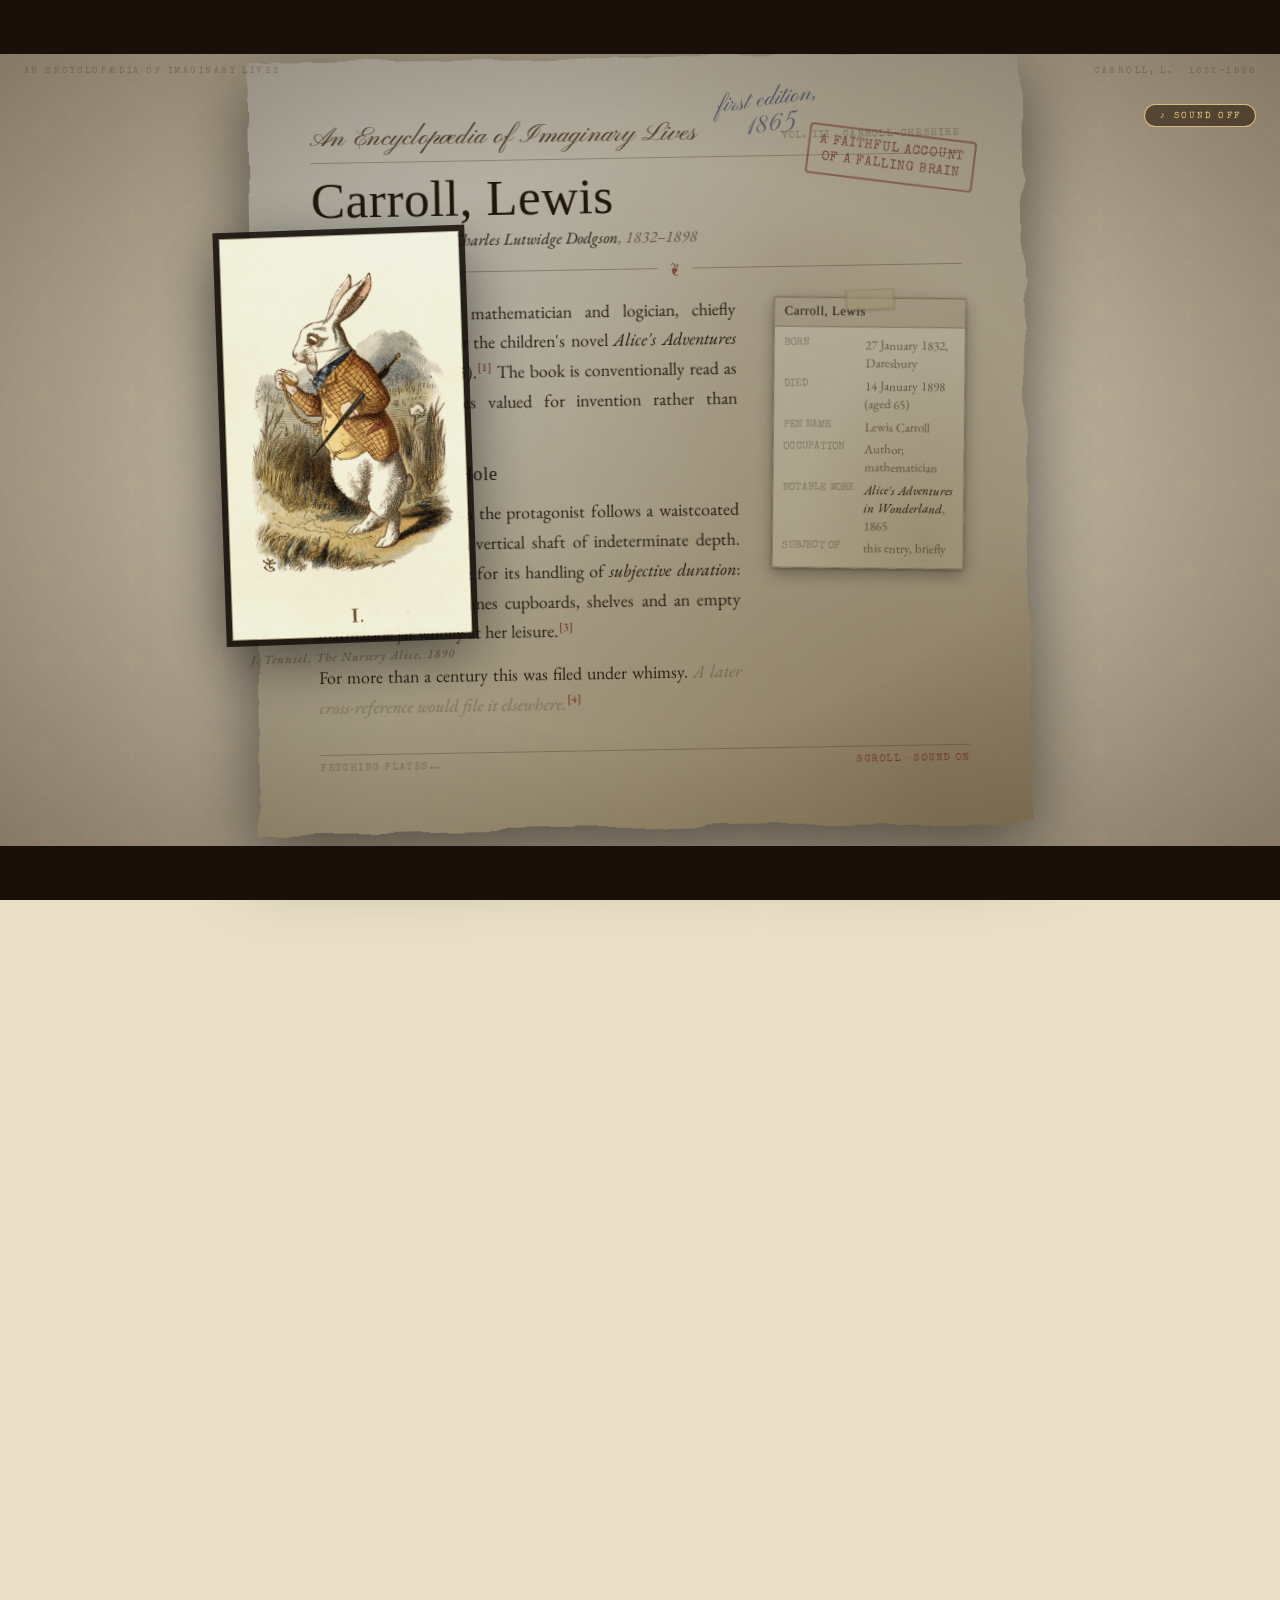
==== index.html @ 5bae00c4 "Alice, Interrupted — an interactive fall down the rabbit hole" ====
<!doctype html>
<html lang="en">
  <head>
    <meta charset="UTF-8" />
    <meta name="viewport" content="width=device-width, initial-scale=1.0" />
    <title>1.2 Seconds — a fall down the rabbit hole</title>
    <meta name="description" content="The most famous fall in literature lasted 1.2 seconds. She remembered it lasting hours. Scroll down the rabbit hole — sound on — and see what she saw." />
    <meta name="theme-color" content="#0a0705" />
    <meta property="og:title" content="1.2 Seconds" />
    <meta property="og:description" content="The fall lasted 1.2 seconds. She remembered it lasting hours. Scroll down the rabbit hole and find out why." />
    <meta property="og:type" content="website" />
    <meta property="og:image" content="media/og-image.jpg" />
    <meta name="twitter:card" content="summary_large_image" />
    <link rel="preconnect" href="https://fonts.googleapis.com" />
    <link rel="preconnect" href="https://fonts.gstatic.com" crossorigin />
    <link rel="stylesheet" href="style.css" />
  </head>
  <body>
    <div class="scroll-runway" id="runway"></div>

    <!-- rough/torn edges for the paper cards -->
    <svg width="0" height="0" style="position: absolute" aria-hidden="true">
      <filter id="paper-torn" x="-8%" y="-8%" width="116%" height="116%">
        <feTurbulence type="fractalNoise" baseFrequency="0.012 0.016" numOctaves="3" seed="7" result="n" />
        <feDisplacementMap in="SourceGraphic" in2="n" scale="14" xChannelSelector="R" yChannelSelector="G" />
      </filter>
      <filter id="paper-torn-sm" x="-12%" y="-12%" width="124%" height="124%">
        <feTurbulence type="fractalNoise" baseFrequency="0.02 0.03" numOctaves="3" seed="3" result="n" />
        <feDisplacementMap in="SourceGraphic" in2="n" scale="9" xChannelSelector="R" yChannelSelector="G" />
      </filter>
    </svg>

    <!-- painted layers -->
    <canvas id="bg-canvas"></canvas>
    <canvas id="fx-canvas"></canvas>


    <!-- cinematic dressing -->
    <div class="cbar top"></div>
    <div class="cbar bot"></div>
    <div class="grain"></div>
    <div class="vignette"></div>

    <!-- corner labels -->
    <div class="corner tl">An Encyclopædia of Imaginary Lives</div>
    <div class="corner tr">Carroll, L. &middot; 1832–1898</div>

    <!-- opening: a dry reference entry you fall straight through -->
    <div class="refpage" id="refpage">
      <article class="ref-sheet">
        <div class="ref-stamp">a faithful account<br>of a falling brain</div>
        <div class="ref-runhead">
          <span>An Encyclop&aelig;dia of Imaginary Lives</span><span>Vol. III &middot; Carroll&ndash;Cheshire</span>
        </div>
        <div class="ref-note">first edition,<br>1865</div>
        <h1 class="ref-title">Carroll, Lewis</h1>
        <div class="ref-pron">
          /&#712;k&aelig;r&#601;l/ &middot; pseudonym of <em>Charles Lutwidge Dodgson</em>, 1832&ndash;1898
        </div>
        <div class="ref-rule"><span>&#10086;</span></div>
        <div class="ref-cols">
          <div class="ref-body">
            <p class="ref-lead"><span class="dropcap">E</span>nglish author, mathematician and
            logician, chiefly remembered for the children's novel <em>Alice's Adventures in
            Wonderland</em> (1865).<sup>[1]</sup> The book is conventionally read as nonsense,
            its episodes valued for invention rather than accuracy.<sup>[2]</sup></p>

            <h2 class="ref-h2">Down the Rabbit-Hole</h2>
            <p>The narrative opens as the protagonist follows a waistcoated rabbit and descends
            a vertical shaft of indeterminate depth. The passage is notable for its handling of
            <em>subjective duration</em>: the falling child examines cupboards, shelves and an
            empty marmalade jar wholly at her leisure.<sup>[3]</sup></p>

            <p>For more than a century this was filed under whimsy. <span class="ref-faint">A
            later cross-reference would file it elsewhere.</span><sup>[4]</sup></p>
          </div>

          <aside class="ref-box">
            <div class="rb-head">Carroll, Lewis</div>
            <dl>
              <dt>Born</dt><dd>27 January 1832, Daresbury</dd>
              <dt>Died</dt><dd>14 January 1898 (aged 65)</dd>
              <dt>Pen name</dt><dd>Lewis Carroll</dd>
              <dt>Occupation</dt><dd>Author; mathematician</dd>
              <dt>Notable work</dt><dd><em>Alice's Adventures<br>in Wonderland</em>, 1865</dd>
              <dt>Subject of</dt><dd>this entry, briefly</dd>
            </dl>
          </aside>
        </div>
        <div class="ref-foot">
          <span class="ref-loading">fetching plates&hellip;</span>
          <span class="ref-cue">scroll &middot; sound on</span>
        </div>
      </article>
    </div>

    <!-- the title card you fall through -->
    <div class="dive-line" id="dive-line">
      <div class="dl-card">
        <div class="dl-title">alice, interrupted</div>
        <div class="dl-rule"><span>&#10086;</span></div>
        <div class="dl-quote">&lsquo;In another moment down went Alice after it,<br>never once considering how in the world<br>she was to get out again.&rsquo;</div>
        <div class="dl-attr">Lewis Carroll &middot; Down the Rabbit-Hole &middot; 1865</div>
        <div class="dl-cue">
          <span class="dl-sound">&#9834;&ensp;turn your sound on &mdash; the button, top-right&ensp;&#8599;</span>
          <span>&#8595;&ensp;scroll to fall</span>
          <span>&#10022;&ensp;reach for whatever glints &mdash; hold to lift it, drag to turn it over</span>
        </div>
      </div>
    </div>

    <!-- white rabbit plate (tenniel, 1890, public domain) -->
    <div class="rabbit-plate" id="rabbit-plate">
      <img src="media/white-rabbit.jpg" alt="The White Rabbit, by John Tenniel" />
      <div class="rp-caption">J. Tenniel, <em>The Nursery Alice</em>, 1890</div>
    </div>

    <!-- hero text -->
    <div class="text-layer">
      <div class="hero" id="hero"></div>
      <div class="sub" id="sub"></div>
    </div>

    <!-- memory caption cards -->
    <div class="memcard left" id="mc-left"><div class="mc-inner" id="mcl-inner"></div></div>
    <div class="memcard right" id="mc-right"><div class="mc-inner" id="mcr-inner"></div></div>

    <!-- hud -->
    <div class="hud-timer" id="hud-timer">
      <div class="hud-val" id="timer-val">0.00s</div>
      <div class="hud-label">elapsed</div>
      <div class="hud-val hud-depth" id="depth-val">0 mi</div>
      <div class="hud-label">fallen · by her estimate</div>
    </div>
    <div class="hud-mem" id="hud-mem">
      <div class="hud-val" id="mem-val">0</div>
      <div class="hud-label">memories written</div>
    </div>

    <!-- scroll prompt -->
    <div class="scroll-prompt" id="scroll-prompt">
      <span>scroll</span>
      <div class="scroll-arrow"></div>
    </div>

    <!-- sound toggle -->
    <button class="sound-toggle" id="sound-toggle" aria-label="toggle sound">
      <span class="st-icon">&#9834;</span><span class="st-state">sound off</span>
    </button>

    <!-- finale: the bottom of the fall, and the door out -->
    <div class="finale" id="finale">
      <div class="finale-inner" id="finale-inner">
        <div class="fin-sheet">
          <div class="fin-rule"><span>&#10086;</span></div>
          <p class="fin-lede" data-fin="0">
            &lsquo;Either the well was very deep,<br>or she fell very slowly.&rsquo;
          </p>
          <p class="fin-turn" data-fin="1">
            Carroll wrote that in 1865 and called it a children&rsquo;s story.<br>
            A hundred and forty years later, a neuroscientist dropped<br>
            people off a tower and found the mechanism.
          </p>
        </div>

        <!-- the second door — a real carved doorway, the way out -->
        <a class="door" id="door" href="faq.html" data-fin="2" aria-label="step through, read on">
          <span class="door-img">
            <span class="door-within"><span class="door-step">step through &rarr;</span></span>
            <span class="door-gate left"></span>
            <span class="door-gate right"></span>
          </span>
          <span class="door-cite">
            <span class="dc-num">[4]</span> Stetson, Fiesta &amp; Eagleman,
            <em>&ldquo;Does Time Really Slow Down&hellip;&rdquo;</em>
          </span>
        </a>

        <div class="fin-foot" data-fin="2">
          <a href="#" id="again-link">fall again &#8635;</a>
          <span class="fb-sep">&middot;</span>
          <a href="#" id="share-link">share &#8599;</a>
        </div>
      </div>
    </div>

    <script src="effects.js"></script>
    <script src="audio.js"></script>
    <script src="engine.js"></script>
    <script type="module" src="wormhole.js"></script>
    <script type="module" src="rabbit.js"></script>
  </body>
</html>
---- style.css ----
/* im fell english = the inky old-print face for most of the reading.
   pinyon script = the flourishy mastheads. special elite = typewriter
   for the little labels + stamps. eb garamond is just a fallback. */
@import url("https://fonts.googleapis.com/css2?family=EB+Garamond:ital,wght@0,400;0,500;0,600;1,400;1,500&family=IM+Fell+English:ital@0;1&family=IM+Fell+English+SC&family=Pinyon+Script&family=Special+Elite&display=swap");

:root {
  --ink: #0a0705;
  --page: #e9dfc6; /* aged paper - the book, before + after the tunnel */
  --ink-text: #33240f;
  --ink-dim: rgba(62, 44, 20, 0.6);
  --ink-faint: rgba(70, 50, 25, 0.35);
  --accent: #8c2f23; /* queen-of-hearts red */
  --paper: #e6d9bc;
  --paper-dim: #cdbd9c;
  --gold: #c9a55c;
  --gold-bright: #e8c87a;
  --gold-faint: rgba(201, 165, 92, 0.35);
  --sepia-text: rgba(226, 212, 184, 0.82);
  --sepia-dim: rgba(196, 178, 148, 0.5);
  --teal-science: rgba(146, 178, 168, 0.55);
  /* dark brocade wallpaper the paper scraps sit on */
  --damask:
    url("data:image/svg+xml,%3Csvg xmlns='http://www.w3.org/2000/svg' width='88' height='88'%3E%3Crect width='88' height='88' fill='%23251a0f'/%3E%3Cg stroke='%233a2a18' stroke-width='1.3' fill='none'%3E%3Cpath d='M44 0 L88 44 L44 88 L0 44 Z'/%3E%3C/g%3E%3Cg fill='%23352510'%3E%3Cpath d='M44 30 q9 14 0 28 q-9 -14 0 -28 Z'/%3E%3Cpath d='M30 44 q14 9 28 0 q-14 -9 -28 0 Z'/%3E%3Ccircle cx='44' cy='44' r='3'/%3E%3Ccircle cx='0' cy='0' r='2.4'/%3E%3Ccircle cx='88' cy='0' r='2.4'/%3E%3Ccircle cx='0' cy='88' r='2.4'/%3E%3Ccircle cx='88' cy='88' r='2.4'/%3E%3C/g%3E%3C/svg%3E");
}

* {
  margin: 0;
  padding: 0;
  box-sizing: border-box;
}
html {
  overflow-x: hidden;
}
body {
  background: var(--page);
  color: var(--sepia-text);
  font-family: "EB Garamond", Georgia, serif;
  overflow-x: hidden;
}

.scroll-runway {
  height: 42000px;
  position: relative;
}

/* painted layers */
#bg-canvas,
#fx-canvas {
  position: fixed;
  top: 0;
  left: 0;
  width: 100vw;
  height: 100vh;
}
#bg-canvas {
  z-index: 1;
}
#fx-canvas {
  z-index: 5;
  pointer-events: none;
}

/* cinematic */
.cbar {
  position: fixed;
  left: 0;
  width: 100%;
  background: #181009;
  z-index: 50;
  pointer-events: none;
  height: 6vh;
}
.cbar.top {
  top: 0;
}
.cbar.bot {
  bottom: 0;
}

.grain {
  position: fixed;
  inset: 0;
  z-index: 45;
  pointer-events: none;
  opacity: 0.03;
  background-image: url("data:image/svg+xml,%3Csvg viewBox='0 0 200 200' xmlns='http://www.w3.org/2000/svg'%3E%3Cfilter id='g'%3E%3CfeTurbulence baseFrequency='0.85' numOctaves='3'/%3E%3C/filter%3E%3Crect width='100%25' height='100%25' filter='url(%23g)'/%3E%3C/svg%3E");
  animation: gs 0.09s steps(2) infinite;
}
@keyframes gs {
  to {
    background-position: 100% 100%;
  }
}

.vignette {
  position: fixed;
  inset: 0;
  z-index: 40;
  pointer-events: none;
  background: radial-gradient(
    ellipse at center,
    transparent 45%,
    rgba(46, 30, 12, 0.42) 100%
  );
}

/* corner labels */
.corner {
  position: fixed;
  z-index: 55;
  pointer-events: none;
  font-family: "Special Elite", monospace;
  font-size: 0.55rem;
  letter-spacing: 0.28em;
  text-transform: uppercase;
  color: rgba(201, 165, 92, 0.22);
  opacity: 0;
  animation: fi 1.5s 3.2s forwards;
}
body.on-paper .corner {
  color: var(--ink-faint);
}
body.on-paper .sound-toggle {
  background: rgba(238, 229, 205, 0.5);
  border-color: var(--ink-faint);
  color: var(--ink-dim);
}
.tl {
  top: calc(6vh + 0.8rem);
  left: 1.5rem;
}
.tr {
  top: calc(6vh + 0.8rem);
  right: 1.5rem;
  text-align: right;
}

/* opening: a torn encyclopaedia leaf, pinned to dark brocade */
.refpage {
  position: fixed;
  inset: 0;
  z-index: 20;
  display: flex;
  align-items: center;
  justify-content: center;
  pointer-events: none;
  perspective: 1300px;
  --dive: 0;
}
.refpage::before {
  content: "";
  position: absolute;
  inset: 0;
  z-index: -1;
  background: var(--damask) repeat, #1d140b;
  opacity: calc(1 - max(0, var(--dive) - 0.35) * 1.9);
}
/* the reference page turns like a book page - hinged on its left edge */
.ref-sheet {
  position: relative;
  width: min(47rem, 92vw);
  max-height: 88vh;
  padding: clamp(1.7rem, 4vw, 3rem) clamp(1.8rem, 4.6vw, 3.2rem);
  text-align: left;
  color: #36281a;
  font-family: "IM Fell English", "EB Garamond", Georgia, serif;
  transform-origin: 0% 50%;
  transform: rotate(-1deg) rotateY(calc(var(--dive) * -168deg));
  opacity: calc(1 - max(0, var(--dive) - 0.42) * 1.2);
  filter: brightness(calc(1 - var(--dive) * 0.34));
  backface-visibility: hidden;
  will-change: transform, opacity;
}
/* the paper itself - a torn, stained sheet behind the text */
.ref-sheet::before {
  content: "";
  position: absolute;
  inset: -12px -10px;
  z-index: -1;
  background:
    radial-gradient(ellipse at 14% 8%, rgba(255, 252, 242, 0.6), transparent 55%),
    radial-gradient(ellipse at 88% 96%, rgba(120, 84, 44, 0.3), transparent 58%),
    radial-gradient(circle at 70% 30%, rgba(150, 110, 60, 0.16), transparent 40%),
    linear-gradient(168deg, #efe7d1, #e6dabb 60%, #d8c79f);
  filter: url(#paper-torn) drop-shadow(0 20px 36px rgba(0, 0, 0, 0.55));
}

.ref-runhead {
  display: flex;
  justify-content: space-between;
  align-items: baseline;
  gap: 1rem;
  border-bottom: 1px solid rgba(70, 50, 25, 0.3);
  padding-bottom: 0.45rem;
}
.ref-runhead span:first-child {
  font-family: "Pinyon Script", cursive;
  font-size: clamp(1.1rem, 2.8vw, 1.7rem);
  color: #5a3d22;
  letter-spacing: 0.01em;
}
.ref-runhead span:last-child {
  font-family: "Special Elite", monospace;
  font-size: clamp(0.5rem, 1.2vw, 0.64rem);
  letter-spacing: 0.12em;
  text-transform: uppercase;
  color: var(--ink-faint);
}
.ref-title {
  margin-top: 0.7rem;
  font-family: "IM Fell English SC", "IM Fell English", serif;
  font-weight: 400;
  font-size: clamp(2.1rem, 5.8vw, 3.2rem);
  line-height: 1.02;
  letter-spacing: 0.01em;
  color: #2b1d10;
}
.ref-pron {
  margin-top: 0.25rem;
  font-style: italic;
  font-size: clamp(0.86rem, 1.8vw, 1.02rem);
  color: var(--ink-dim);
}
.ref-pron em { color: #2b1d10; }
/* a fleuron between two rules, slightly off-centre */
.ref-rule {
  display: flex;
  align-items: center;
  gap: 0.8rem;
  margin: 0.9rem 0 1.2rem;
  color: rgba(140, 47, 35, 0.7);
}
.ref-rule::before, .ref-rule::after {
  content: "";
  flex: 1;
  height: 1px;
  background: rgba(70, 50, 25, 0.34);
}
.ref-rule::after { flex: 0.78; }
.ref-rule span { font-size: 0.9rem; line-height: 1; }
.ref-cols {
  display: flex;
  gap: clamp(1.2rem, 3vw, 2.2rem);
  align-items: flex-start;
}
.ref-body {
  flex: 1 1 auto;
  font-size: clamp(0.96rem, 1.95vw, 1.12rem);
  line-height: 1.66;
  text-align: justify;
  hyphens: auto;
}
.ref-body p { margin-bottom: 0.8rem; }
.ref-lead .dropcap {
  float: left;
  font-family: "IM Fell English SC", serif;
  font-size: 3.2em;
  line-height: 0.7;
  padding: 0.06em 0.12em 0 0;
  color: var(--accent);
}
.ref-body em { font-style: italic; color: #2b1d10; }
.ref-body sup {
  font-size: 0.64em;
  color: var(--accent);
  padding-left: 0.05em;
}
.ref-faint { color: var(--ink-faint); font-style: italic; }
.ref-h2 {
  margin: 0.3rem 0 0.55rem;
  font-family: "IM Fell English SC", serif;
  font-weight: 400;
  font-size: clamp(0.95rem, 2vw, 1.15rem);
  letter-spacing: 0.04em;
  color: #2b1d10;
}
/* the infobox - a tilted index-card scrap, taped on */
.ref-box {
  position: relative;
  flex: 0 0 clamp(8.8rem, 22vw, 12rem);
  margin-top: 0.4rem;
  border: 1px solid rgba(96, 66, 32, 0.45);
  background:
    radial-gradient(ellipse at 80% 90%, rgba(120, 84, 44, 0.18), transparent 60%),
    linear-gradient(160deg, #f0e7cf, #e2d3ac);
  box-shadow: 0 6px 16px rgba(0, 0, 0, 0.32), 0 1px 3px rgba(0, 0, 0, 0.3);
  font-size: clamp(0.68rem, 1.4vw, 0.8rem);
  transform: rotate(1.6deg);
}
.ref-box::before {
  content: "";
  position: absolute;
  top: -9px;
  left: 50%;
  width: 46px;
  height: 18px;
  transform: translateX(-50%) rotate(-3deg);
  background: rgba(214, 198, 150, 0.55);
  border: 1px solid rgba(150, 120, 70, 0.3);
  box-shadow: 0 1px 3px rgba(0, 0, 0, 0.18);
}
.rb-head {
  background: rgba(120, 84, 44, 0.2);
  border-bottom: 1px solid rgba(96, 66, 32, 0.35);
  padding: 0.4rem 0.6rem;
  font-family: "IM Fell English SC", serif;
  letter-spacing: 0.04em;
  color: #2b1d10;
}
.ref-box dl {
  display: grid;
  grid-template-columns: auto 1fr;
  gap: 0.3rem 0.6rem;
  padding: 0.6rem;
  line-height: 1.4;
}
.ref-box dt {
  font-family: "Special Elite", monospace;
  font-size: 0.82em;
  text-transform: uppercase;
  letter-spacing: 0.02em;
  color: var(--ink-faint);
}
.ref-box dd { color: var(--ink-dim); }
.ref-box dd em { font-style: italic; color: #2b1d10; }
.ref-foot {
  display: flex;
  justify-content: space-between;
  margin-top: 1.2rem;
  padding-top: 0.55rem;
  border-top: 1px solid rgba(70, 50, 25, 0.3);
  font-family: "Special Elite", monospace;
  font-size: clamp(0.5rem, 1.2vw, 0.64rem);
  letter-spacing: 0.14em;
  text-transform: uppercase;
  color: var(--ink-faint);
}
.ref-cue { color: rgba(140, 47, 35, 0.75); }
.ref-loading { animation: bob 2s ease-in-out infinite; transition: opacity 0.6s; }
.refpage.ready .ref-loading { opacity: 0; animation: none; }

/* red rubber-stamp tagline, slapped on crooked */
.ref-stamp {
  position: absolute;
  top: clamp(2.6rem, 7vw, 4.2rem);
  right: clamp(1rem, 3vw, 2.2rem);
  font-family: "Special Elite", monospace;
  font-size: clamp(0.6rem, 1.5vw, 0.82rem);
  line-height: 1.35;
  text-align: center;
  text-transform: uppercase;
  letter-spacing: 0.06em;
  color: rgba(150, 40, 30, 0.72);
  border: 2px solid rgba(150, 40, 30, 0.55);
  border-radius: 4px;
  padding: 0.35rem 0.6rem;
  transform: rotate(8deg);
  mix-blend-mode: multiply;
  opacity: 0.88;
}
/* handwritten margin note */
.ref-note {
  position: absolute;
  top: clamp(0.4rem, 2vw, 1.2rem);
  right: clamp(7rem, 22vw, 12rem);
  font-family: "Pinyon Script", cursive;
  font-size: clamp(1rem, 2.4vw, 1.5rem);
  line-height: 1.1;
  text-align: center;
  color: rgba(40, 60, 110, 0.7);
  transform: rotate(-7deg);
}

@media (max-width: 640px) {
  .ref-cols { flex-direction: column; }
  .ref-box { flex-basis: auto; width: 100%; transform: rotate(0.8deg); }
  .ref-stamp { top: 3.4rem; }
  .ref-note { display: none; }
}

/* the title card you fall through - same torn-paper-on-brocade world as page one */
.dive-line {
  position: fixed;
  inset: 0;
  z-index: 60;
  display: flex;
  align-items: center;
  justify-content: center;
  pointer-events: none;
  opacity: 0;
  padding: 0 1.5rem;
}
.dive-line::before {
  content: "";
  position: absolute;
  inset: 0;
  z-index: -1;
  background:
    var(--damask) repeat,
    #1d140b;
}
.dl-card {
  position: relative;
  max-width: 33rem;
  padding: clamp(1.8rem, 5vw, 2.8rem) clamp(2rem, 6vw, 3.4rem);
  text-align: center;
  color: #2b1d10;
  font-family: "IM Fell English", "EB Garamond", Georgia, serif;
  transform: translateY(12px) rotate(-1deg);
  transition: transform 0.9s cubic-bezier(0.22, 1, 0.36, 1);
}
.dive-line.on .dl-card { transform: translateY(0) rotate(-1deg); }
.dl-card::before {
  content: "";
  position: absolute;
  inset: -12px -10px;
  z-index: -1;
  background:
    radial-gradient(ellipse at 16% 8%, rgba(255, 252, 242, 0.6), transparent 55%),
    radial-gradient(ellipse at 86% 96%, rgba(120, 84, 44, 0.3), transparent 58%),
    linear-gradient(168deg, #efe7d1, #e6dabb 60%, #d8c79f);
  filter: url(#paper-torn) drop-shadow(0 18px 38px rgba(0, 0, 0, 0.6));
}
.dl-title {
  font-family: "IM Fell English SC", serif;
  font-size: clamp(1.9rem, 5.6vw, 3rem);
  line-height: 1.02;
  letter-spacing: 0.01em;
  color: #2b1d10;
}
.dl-rule {
  display: flex;
  align-items: center;
  gap: 0.7rem;
  width: 72%;
  margin: 0.85rem auto 1rem;
  color: rgba(140, 47, 35, 0.7);
}
.dl-rule::before, .dl-rule::after {
  content: "";
  flex: 1;
  height: 1px;
  background: rgba(70, 50, 25, 0.32);
}
.dl-rule span { font-size: 0.9rem; line-height: 1; }
.dl-quote {
  font-style: italic;
  font-size: clamp(1rem, 2.3vw, 1.28rem);
  line-height: 1.55;
  color: #3c2c1a;
}
.dl-attr {
  margin-top: 0.7rem;
  font-family: "Special Elite", monospace;
  font-size: clamp(0.5rem, 1.2vw, 0.62rem);
  text-transform: uppercase;
  letter-spacing: 0.14em;
  color: var(--ink-faint);
}
.dl-cue {
  display: flex;
  flex-direction: column;
  gap: 0.5rem;
  margin-top: 1.6rem;
  padding-top: 1.2rem;
  border-top: 1px solid rgba(70, 50, 25, 0.22);
  font-family: "Special Elite", monospace;
  font-size: clamp(0.6rem, 1.4vw, 0.74rem);
  letter-spacing: 0.05em;
  line-height: 1.4;
  color: #5a3d22;
}
.dl-cue span:last-child { color: rgba(140, 47, 35, 0.78); }
/* the sound cue is the loud one - it points up to the toggle */
.dl-sound {
  color: var(--accent) !important;
  font-size: 1.12em;
  letter-spacing: 0.06em;
  text-shadow: 0 0 0 transparent;
  animation: dl-sound-beat 1.5s ease-in-out infinite;
}
@keyframes dl-sound-beat {
  0%, 100% { opacity: 0.72; }
  50% { opacity: 1; text-shadow: 0 0 12px rgba(140, 47, 35, 0.4); }
}
@media (prefers-reduced-motion: reduce) {
  .dl-sound { animation: none; opacity: 1; }
}

/* inspect hint (shows while you're holding a prop) */
.inspect-hint {
  position: fixed;
  bottom: calc(6vh + 3.6rem);
  left: 50%;
  transform: translateX(-50%);
  z-index: 66;
  pointer-events: none;
  font-family: "Special Elite", monospace;
  font-size: 0.6rem;
  letter-spacing: 0.26em;
  text-transform: uppercase;
  white-space: nowrap;
  color: rgba(232, 200, 122, 0.8);
  text-shadow: 0 1px 14px rgba(0, 0, 0, 0.9);
  opacity: 0;
  transition: opacity 0.45s;
}
.inspect-hint.on {
  opacity: 1;
}

/* specimen tag (hover label on the 3d props) */
.specimen-tag {
  position: fixed;
  z-index: 66;
  pointer-events: none;
  transform: translate(-50%, -100%);
  font-family: "Special Elite", monospace;
  font-size: 0.62rem;
  letter-spacing: 0.18em;
  text-transform: uppercase;
  white-space: nowrap;
  color: #3a2a14;
  background: linear-gradient(170deg, #ead9b6, #d4bd8e);
  border: 1px solid rgba(96, 66, 32, 0.4);
  border-radius: 2px;
  padding: 0.3rem 0.65rem;
  box-shadow: 0 4px 16px rgba(0, 0, 0, 0.5);
  opacity: 0;
  transition: opacity 0.35s;
}
.specimen-tag.on {
  opacity: 1;
}

/* grab cue - deliberately NOT parchment, so "you can touch this" reads
   as its own thing, separate from the written tags */
.turn-cue {
  position: fixed;
  z-index: 67;
  pointer-events: none;
  transform: translate(-50%, 0);
  font-family: "Special Elite", monospace;
  font-size: 0.56rem;
  letter-spacing: 0.18em;
  text-transform: uppercase;
  white-space: nowrap;
  color: var(--gold-bright);
  background: rgba(16, 10, 4, 0.7);
  border: 1px solid rgba(232, 200, 122, 0.55);
  border-radius: 2rem;
  padding: 0.3rem 0.75rem;
  opacity: 0;
  transition: opacity 0.3s;
  animation: turn-pulse 1.5s ease-in-out infinite;
}
.turn-cue.on {
  opacity: 1;
}
@keyframes turn-pulse {
  0%, 100% { box-shadow: 0 0 13px rgba(232, 200, 122, 0.18); }
  50% { box-shadow: 0 0 26px rgba(232, 200, 122, 0.5); }
}
@media (prefers-reduced-motion: reduce) {
  .turn-cue { animation: none; }
}

/* white rabbit plate */
.rabbit-plate {
  position: fixed;
  left: 27%;
  top: 50%;
  transform: translate(-50%, -50%) rotate(-2deg) scale(0.96);
  z-index: 58;
  pointer-events: none;
  opacity: 0;
  transition:
    opacity 1.2s ease,
    transform 1.2s cubic-bezier(0.22, 1, 0.36, 1);
  width: clamp(150px, 22vw, 240px);
}
.rabbit-plate.on {
  opacity: 1;
  transform: translate(-50%, -50%) rotate(-2deg) scale(1);
}
/* while the plate's up, push the hero text over to the right */
.text-layer.beside-plate .hero {
  margin-left: 30vw;
  max-width: 24rem;
  text-align: left;
}
@media (max-width: 700px) {
  .rabbit-plate {
    left: 50%;
    top: 32%;
  }
  .text-layer.beside-plate .hero {
    margin-left: 0;
    margin-top: 38vh;
    max-width: 90vw;
    text-align: center;
    font-size: 0.95rem;
  }
}
.rabbit-plate img {
  width: 100%;
  display: block;
  border: 1px solid rgba(201, 165, 92, 0.25);
  outline: 6px solid rgba(20, 14, 8, 0.85);
  box-shadow: 0 18px 60px rgba(0, 0, 0, 0.6);
  filter: sepia(0.18) brightness(0.94);
}
.rp-caption {
  margin-top: 0.7rem;
  text-align: center;
  font-size: 0.78rem;
  letter-spacing: 0.08em;
  color: var(--ink-dim);
  font-style: italic;
}

/* hero text */
.text-layer {
  position: fixed;
  inset: 0;
  z-index: 60;
  pointer-events: none;
  display: flex;
  align-items: center;
  justify-content: center;
  flex-direction: column;
  padding: 0 2rem;
}
/* the "after the tunnel" beat - a torn note in the same letterpress world */
.hero {
  position: relative;
  font-family: "IM Fell English SC", "IM Fell English", serif;
  font-weight: 400;
  font-style: normal;
  font-size: clamp(1.15rem, 2.8vw, 1.95rem);
  text-align: center;
  max-width: 28rem;
  line-height: 1.5;
  letter-spacing: 0.01em;
  color: #2b1d10;
  padding: clamp(1.6rem, 4vw, 2.6rem) clamp(2rem, 5vw, 3.2rem);
  opacity: 0;
  transform: translateY(8px) rotate(-1.2deg);
  transition:
    opacity 0.85s ease,
    transform 0.85s ease;
}
.hero::before {
  content: "";
  position: absolute;
  inset: -10px -8px;
  z-index: -1;
  background:
    radial-gradient(ellipse at 16% 8%, rgba(255, 252, 242, 0.6), transparent 55%),
    radial-gradient(ellipse at 86% 96%, rgba(120, 84, 44, 0.28), transparent 58%),
    linear-gradient(168deg, #efe7d1, #e6dabb 60%, #d8c79f);
  filter: url(#paper-torn) drop-shadow(0 16px 32px rgba(0, 0, 0, 0.42));
}
.hero.on {
  opacity: 1;
  transform: translateY(0) rotate(-1.2deg);
}
.hero em {
  font-style: italic;
  color: var(--accent);
}
.hero .dim {
  font-size: 0.78em;
  font-style: italic;
  color: var(--ink-dim);
}
.sub {
  font-size: clamp(0.7rem, 1.4vw, 0.85rem);
  font-variant: small-caps;
  letter-spacing: 0.2em;
  color: var(--ink-dim);
  margin-top: 0.8rem;
  opacity: 0;
  transition: opacity 0.85s 0.25s;
}
.sub.on {
  opacity: 1;
}

/* memory caption cards - aged paper scraps */
.memcard {
  position: fixed;
  top: 54%;
  z-index: 12;
  pointer-events: none;
  max-width: clamp(12rem, 21vw, 16rem);
  opacity: 0;
  transition:
    opacity 0.9s ease,
    transform 0.9s cubic-bezier(0.22, 1, 0.36, 1);
  transform: translateY(16px);
}
.memcard.on {
  opacity: 1;
  transform: translateY(0);
}
.memcard.left {
  left: clamp(1rem, 6vw, 5rem);
  transform: translateY(16px) rotate(-1.3deg);
}
.memcard.right {
  right: clamp(1rem, 6vw, 5rem);
  text-align: right;
  transform: translateY(16px) rotate(1.1deg);
}
.memcard.left.on {
  transform: translateY(0) rotate(-1.3deg);
}
.memcard.right.on {
  transform: translateY(0) rotate(1.1deg);
}
.mc-inner {
  /* aged cream paper, lit by lantern light */
  background:
    radial-gradient(ellipse at 8% 6%, rgba(255, 250, 235, 0.5), transparent 55%),
    radial-gradient(ellipse at 94% 96%, rgba(146, 105, 58, 0.4), transparent 55%),
    radial-gradient(ellipse at 50% 120%, rgba(120, 84, 44, 0.35), transparent 60%),
    linear-gradient(166deg, #ead9b6, #d9c294 58%, #c8ad7c);
  border: 1px solid rgba(96, 66, 32, 0.35);
  border-radius: 2px 7px 3px 8px;
  padding: 0.9rem 1.15rem;
  box-shadow:
    0 10px 34px rgba(0, 0, 0, 0.55),
    0 2px 6px rgba(0, 0, 0, 0.35),
    inset 0 0 26px rgba(124, 90, 46, 0.28);
}
.mc-text {
  font-family: "IM Fell English", "EB Garamond", Georgia, serif;
  font-style: normal;
  font-size: clamp(0.8rem, 1.6vw, 0.98rem);
  color: #332413;
  line-height: 1.58;
}
.mc-text em {
  color: #7a3326;
  font-weight: 500;
}

/* hud */
.hud-timer,
.hud-mem {
  position: fixed;
  bottom: calc(6vh + 1.4rem);
  z-index: 62;
  pointer-events: none;
  opacity: 0;
  transition: opacity 0.7s;
}
.hud-timer {
  right: clamp(1rem, 3vw, 2.5rem);
  text-align: right;
}
.hud-mem {
  left: clamp(1rem, 3vw, 2.5rem);
}
.hud-timer.on,
.hud-mem.on {
  opacity: 1;
}
.hud-val {
  font-family: "Special Elite", monospace;
  font-size: clamp(0.85rem, 2vw, 1.25rem);
  color: rgba(201, 165, 92, 0.65);
  letter-spacing: 0.04em;
}
.hud-depth {
  margin-top: 0.45rem;
  font-size: clamp(0.6rem, 1.4vw, 0.8rem);
  color: rgba(201, 165, 92, 0.4);
}
.hud-label {
  font-family: "Special Elite", monospace;
  font-size: 0.38rem;
  letter-spacing: 0.16em;
  text-transform: uppercase;
  color: rgba(201, 165, 92, 0.24);
  margin-top: 0.14rem;
}
.hud-mem .hud-val {
  color: rgba(232, 200, 122, 0.7);
}

/* scroll prompt */
.scroll-prompt {
  position: fixed;
  bottom: calc(6vh + 1.6rem);
  left: 50%;
  transform: translateX(-50%);
  z-index: 65;
  text-align: center;
  pointer-events: none;
  opacity: 0;
  animation: fi 2s 2.2s forwards;
  transition: opacity 0.6s;
}
.scroll-prompt.hide {
  animation: none;
  opacity: 0;
}
.scroll-prompt span {
  font-size: 0.78rem;
  font-variant: small-caps;
  letter-spacing: 0.3em;
  color: var(--ink-dim);
}
.scroll-arrow {
  display: block;
  width: 1px;
  height: 24px;
  margin: 0.4rem auto 0;
  background: linear-gradient(rgba(62, 44, 20, 0.55), transparent);
  animation: bob 2.5s ease-in-out infinite;
}
@keyframes fi {
  to {
    opacity: 1;
  }
}
@keyframes bob {
  0%, 100% { opacity: 0.3; transform: translateY(0); }
  50%      { opacity: 0.85; transform: translateY(5px); }
}

/* sound toggle */
.sound-toggle {
  position: fixed;
  top: calc(6vh + 3.1rem);
  right: 1.5rem;
  z-index: 90;
  background: rgba(10, 7, 5, 0.4);
  border: 1px solid rgba(201, 165, 92, 0.18);
  border-radius: 2rem;
  color: rgba(201, 165, 92, 0.45);
  font-family: "Special Elite", monospace;
  font-size: 0.58rem;
  letter-spacing: 0.22em;
  text-transform: uppercase;
  padding: 0.34rem 0.9rem;
  cursor: pointer;
  opacity: 0;
  animation: fi 1.5s 4.5s forwards;
  transition: color 0.4s, border-color 0.4s;
}
.sound-toggle:hover {
  color: var(--gold-bright);
  border-color: rgba(201, 165, 92, 0.45);
}
.sound-toggle.playing {
  color: var(--gold-bright);
  border-color: rgba(201, 165, 92, 0.4);
}
/* the "sound on" beat - make the button obvious top-right */
.sound-toggle.notice:not(.playing) {
  opacity: 1;
  color: var(--gold-bright);
  background: rgba(40, 24, 10, 0.6);
  border-color: rgba(232, 200, 122, 0.9);
  animation: pulse-ring 1.3s ease-in-out infinite;
}
@keyframes pulse-ring {
  0%, 100% { box-shadow: 0 0 0 0 rgba(232, 200, 122, 0); transform: scale(1); }
  50%      { box-shadow: 0 0 26px 6px rgba(232, 200, 122, 0.5); transform: scale(1.07); }
}
@media (prefers-reduced-motion: reduce) {
  .sound-toggle.notice:not(.playing) { animation: none; }
}
.sound-toggle .st-icon {
  margin-right: 0.45rem;
}

/* finale: a torn closing note on dark brocade, then the door out */
.finale {
  position: fixed;
  inset: 0;
  z-index: 80;
  pointer-events: none;
  opacity: 0;
  transition: opacity 1.2s;
  background: var(--damask) repeat, #1d140b;
  overflow: hidden;
}
.finale.on {
  opacity: 1;
}
.finale-inner {
  position: absolute;
  inset: 0;
  display: flex;
  flex-direction: column;
  align-items: center;
  justify-content: center;
  text-align: center;
  max-width: 44rem;
  margin: 0 auto;
  padding: 7vh 2rem;
}
/* the torn closing note */
.fin-sheet {
  position: relative;
  max-width: 32rem;
  padding: clamp(1.6rem, 4vw, 2.6rem) clamp(1.8rem, 4.5vw, 3rem);
  color: #36281a;
  font-family: "IM Fell English", "EB Garamond", Georgia, serif;
  transform: rotate(-1.3deg);
}
.fin-sheet::before {
  content: "";
  position: absolute;
  inset: -12px -10px;
  z-index: -1;
  background:
    radial-gradient(ellipse at 16% 10%, rgba(255, 252, 242, 0.6), transparent 55%),
    radial-gradient(ellipse at 86% 94%, rgba(120, 84, 44, 0.3), transparent 58%),
    linear-gradient(166deg, #efe7d1, #e6dabb 60%, #d8c79f);
  filter: url(#paper-torn) drop-shadow(0 20px 36px rgba(0, 0, 0, 0.6));
}
.fin-rule {
  display: flex;
  align-items: center;
  gap: 0.8rem;
  margin-bottom: 1.1rem;
  color: rgba(140, 47, 35, 0.7);
}
.fin-rule::before, .fin-rule::after {
  content: "";
  flex: 1;
  height: 1px;
  background: rgba(70, 50, 25, 0.34);
}
.fin-rule span { font-size: 0.9rem; line-height: 1; }
.fin-lede,
.fin-turn {
  opacity: 0;
  will-change: opacity;
}
.fin-lede {
  font-family: "IM Fell English SC", "IM Fell English", serif;
  font-size: clamp(1.25rem, 3vw, 1.7rem);
  color: #2b1d10;
  line-height: 1.5;
  margin-bottom: 1.1rem;
}
.fin-turn {
  font-style: italic;
  font-size: clamp(0.98rem, 2vw, 1.16rem);
  color: var(--ink-dim);
  line-height: 1.85;
}
.fin-turn em, .fin-lede em { color: var(--accent); }

/* the second door - ornate, ajar, the way out written on the leaf */
.door {
  --open: 0;
  display: block;
  width: clamp(230px, 44vw, 400px);
  margin: 2.2rem auto 0;
  text-decoration: none;
  opacity: 0;
  pointer-events: none; /* only live once the finale is up - see .finale.on below */
  will-change: opacity;
}
/* a real carved doorway (Stone Town, Zanzibar - CC BY R. Mortel), toned
   to sepia. it splits down the carved seam and swings open in 3D as you
   arrive, revealing warm light + the way through. */
.door-img {
  position: relative;
  display: block;
  width: 100%;
  padding-top: 92.25%; /* 738/800 - reliable aspect box, no collapse */
  perspective: 1200px;
  filter: drop-shadow(0 26px 50px rgba(0, 0, 0, 0.6));
}
/* the loveliest garden you ever saw - revealed as the doors part */
.door-within {
  position: absolute;
  inset: 0;
  display: flex;
  align-items: flex-end;
  justify-content: center;
  padding-bottom: 9%;
  border-radius: 3px;
  background: #241a10 url("media/garden.jpg") center/cover no-repeat;
  box-shadow: inset 0 0 60px rgba(20, 12, 6, 0.78); /* edges sink into the doorway */
  overflow: hidden;
}
/* sunlight bloom at the top + a scrim along the bottom so the words read */
.door-within::after {
  content: "";
  position: absolute;
  inset: 0;
  z-index: 1;
  background:
    radial-gradient(ellipse 85% 55% at 50% 28%, rgba(255, 244, 206, 0.32), transparent 62%),
    linear-gradient(to top, rgba(18, 11, 5, 0.74), transparent 34%);
  pointer-events: none;
}
.door-step {
  position: relative;
  z-index: 2;
  font-family: "IM Fell English SC", serif;
  font-size: clamp(0.95rem, 2.3vw, 1.35rem);
  letter-spacing: 0.16em;
  color: #ffe7ad;
  text-shadow: 0 1px 9px rgba(0, 0, 0, 0.95), 0 0 16px rgba(0, 0, 0, 0.55);
  opacity: calc(max(0, var(--open) - 0.25) * 1.7);
  transition: color 0.35s;
}
.door:hover .door-step { color: #fff7e3; }
/* the two carved leaves, each half of the photo, hinged on the outside */
.door-gate {
  position: absolute;
  top: 0;
  bottom: 0;
  width: 50.5%;
  background-image: url("media/door.jpg");
  background-size: 200% 100%;
  background-repeat: no-repeat;
  backface-visibility: hidden;
  filter: brightness(0.97) contrast(1.04);
  box-shadow: inset 0 0 30px rgba(0, 0, 0, 0.45);
  will-change: transform;
}
.door-gate.left {
  left: 0;
  background-position: left center;
  transform-origin: left center;
  transform: rotateY(calc(var(--open) * 84deg));
  border-right: 1px solid rgba(20, 12, 6, 0.6);
}
.door-gate.right {
  right: 0;
  background-position: right center;
  transform-origin: right center;
  transform: rotateY(calc(var(--open) * -84deg));
}
.door:hover .door-gate.left { transform: rotateY(calc(var(--open) * 84deg + 7deg)); }
.door:hover .door-gate.right { transform: rotateY(calc(var(--open) * -84deg - 7deg)); }
/* on the dark brocade now - light sepia ink */
.door-cite {
  display: block;
  margin-top: 1.2rem;
  font-family: "Special Elite", monospace;
  font-size: clamp(0.68rem, 1.5vw, 0.82rem);
  letter-spacing: 0.04em;
  color: var(--sepia-dim);
  line-height: 1.7;
}
.door-cite em { font-style: italic; color: var(--sepia-text); }
.dc-num { color: rgba(201, 165, 92, 0.7); }

.fin-foot {
  margin-top: 2.2rem;
  opacity: 0;
  font-variant: small-caps;
  font-size: 0.9rem;
  letter-spacing: 0.16em;
}
.fin-foot a {
  color: var(--gold-bright);
  text-decoration: none;
  pointer-events: none;
  border-bottom: 1px solid rgba(201, 165, 92, 0.4);
  padding-bottom: 2px;
  transition: color 0.4s;
}
.fin-foot a:hover { color: #fff3cf; }

/* the way out is only clickable once you've actually landed */
.finale.on .door,
.finale.on .fin-foot a { pointer-events: auto; }
.fb-sep {
  margin: 0 0.8rem;
  color: rgba(201, 165, 92, 0.5);
}

/* small screens */
@media (max-width: 700px) {
  .cbar {
    height: 4vh;
  }
  .memcard {
    max-width: 10.5rem;
    top: 58%;
  }
  .hud-depth,
  .hud-timer .hud-label + .hud-depth + .hud-label {
    display: none;
  }
  .corner {
    font-size: 0.42rem;
  }
  .rabbit-plate {
    width: 132px;
  }
}

@media (prefers-reduced-motion: reduce) {
  .grain {
    animation: none;
  }
  .scroll-arrow {
    animation: none;
  }
}
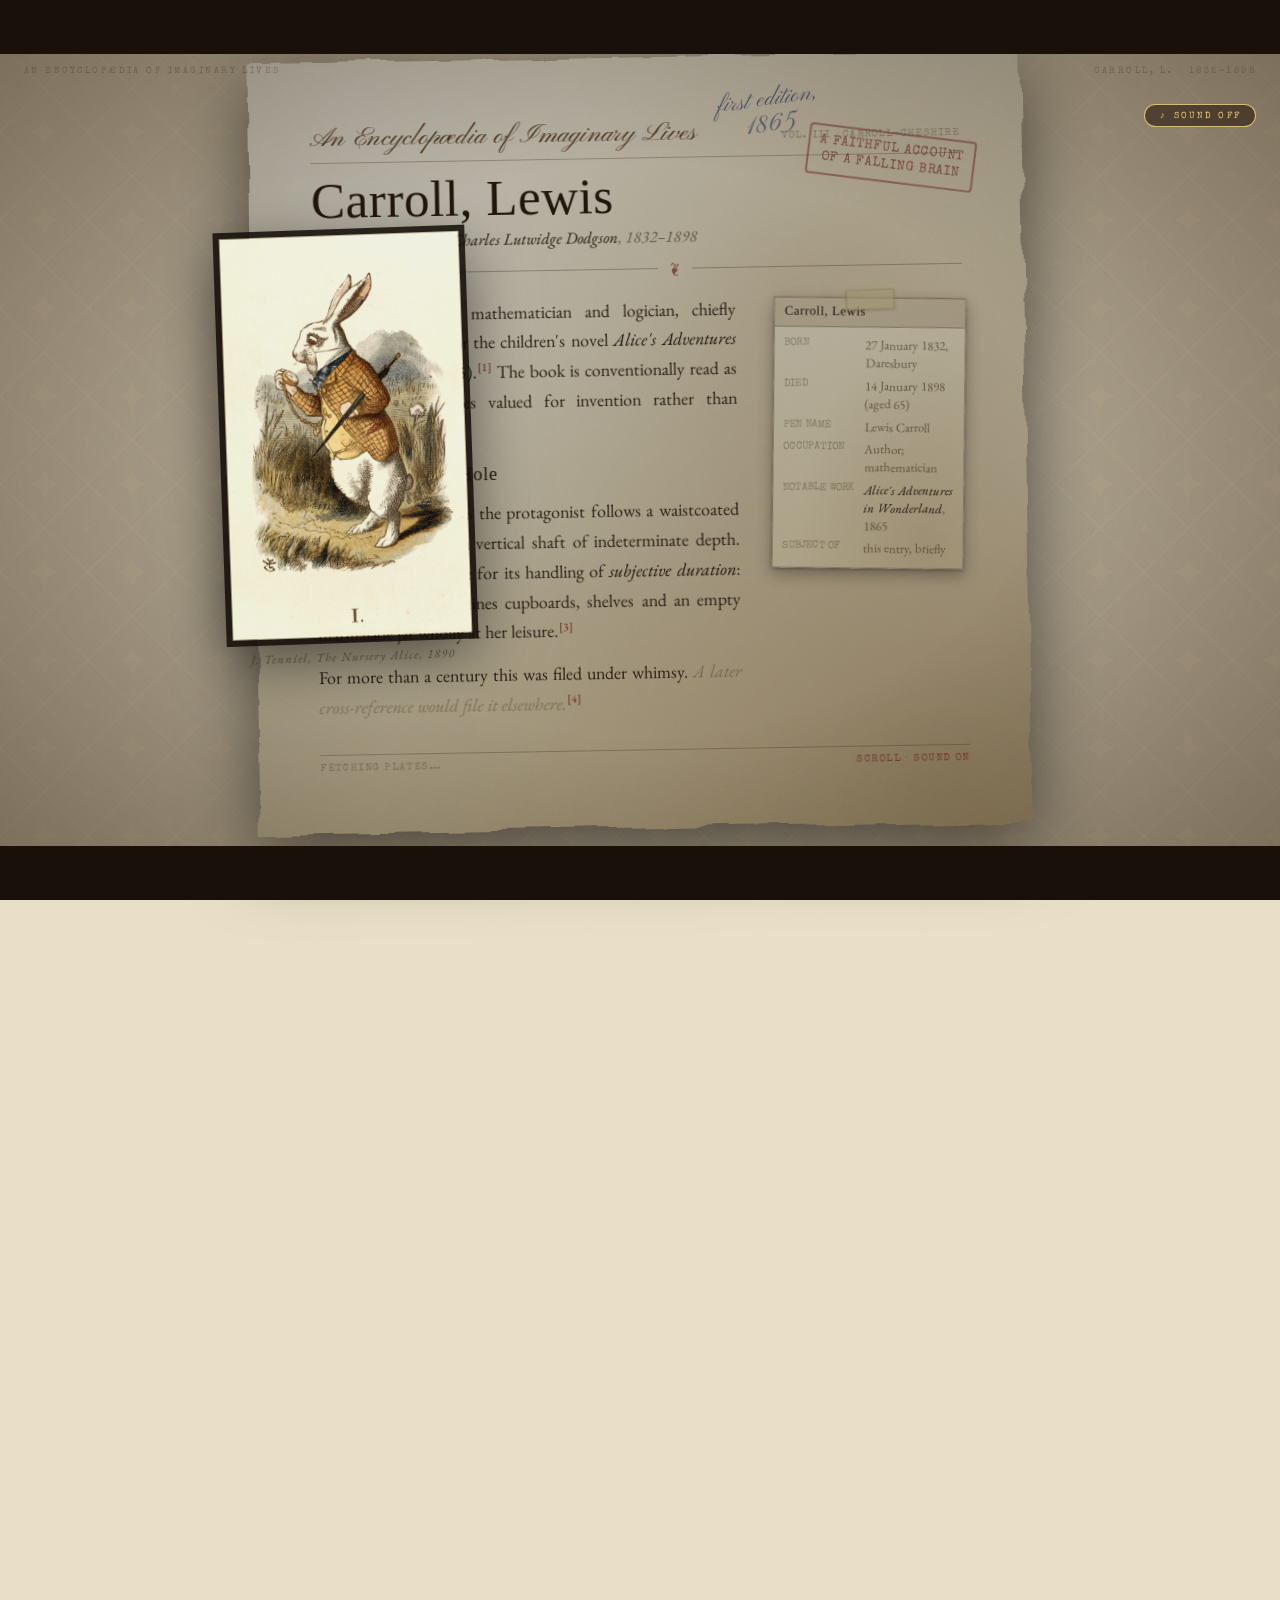
==== commit 930aa58f: "SEO: metadata, social cards, sitemap, robots, favicon" ====
--- a/index.html
+++ b/index.html
@@ -3,17 +3,46 @@
   <head>
     <meta charset="UTF-8" />
     <meta name="viewport" content="width=device-width, initial-scale=1.0" />
-    <title>1.2 Seconds — a fall down the rabbit hole</title>
-    <meta name="description" content="The most famous fall in literature lasted 1.2 seconds. She remembered it lasting hours. Scroll down the rabbit hole — sound on — and see what she saw." />
+
+    <title>alice, interrupted — fall down the rabbit hole</title>
+    <meta name="description" content="An interactive scroll-driven fall down Lewis Carroll's rabbit hole, built in Three.js — and the strange neuroscience of why a one-second fall can feel like it lasted forever." />
+    <meta name="author" content="drunkcaterpillar" />
+    <meta name="keywords" content="Alice in Wonderland, rabbit hole, interactive, scrollytelling, Three.js, WebGL, time perception, creative coding, Lewis Carroll" />
+    <link rel="canonical" href="https://drunkcaterpillar.github.io/alice-interrupted/" />
     <meta name="theme-color" content="#0a0705" />
-    <meta property="og:title" content="1.2 Seconds" />
-    <meta property="og:description" content="The fall lasted 1.2 seconds. She remembered it lasting hours. Scroll down the rabbit hole and find out why." />
+
+    <!-- social share cards -->
     <meta property="og:type" content="website" />
-    <meta property="og:image" content="media/og-image.jpg" />
+    <meta property="og:site_name" content="alice, interrupted" />
+    <meta property="og:title" content="alice, interrupted — fall down the rabbit hole" />
+    <meta property="og:description" content="An interactive Three.js fall down the rabbit hole, and the neuroscience of why a one-second fall feels like forever. Scroll, sound on." />
+    <meta property="og:url" content="https://drunkcaterpillar.github.io/alice-interrupted/" />
+    <meta property="og:image" content="https://drunkcaterpillar.github.io/alice-interrupted/media/og-image.jpg" />
+    <meta property="og:image:alt" content="Looking down a glowing amber rabbit-hole tunnel full of floating Victorian objects." />
     <meta name="twitter:card" content="summary_large_image" />
+    <meta name="twitter:title" content="alice, interrupted — fall down the rabbit hole" />
+    <meta name="twitter:description" content="An interactive Three.js fall down the rabbit hole, and the neuroscience of why a one-second fall feels like forever." />
+    <meta name="twitter:image" content="https://drunkcaterpillar.github.io/alice-interrupted/media/og-image.jpg" />
+
+    <link rel="icon" href="favicon.svg" />
     <link rel="preconnect" href="https://fonts.googleapis.com" />
     <link rel="preconnect" href="https://fonts.gstatic.com" crossorigin />
     <link rel="stylesheet" href="style.css" />
+
+    <script type="application/ld+json">
+      {
+        "@context": "https://schema.org",
+        "@type": "CreativeWork",
+        "name": "alice, interrupted",
+        "headline": "alice, interrupted — fall down the rabbit hole",
+        "description": "An interactive scroll-driven fall down Lewis Carroll's rabbit hole, built in Three.js, and the neuroscience of why a one-second fall can feel like it lasted forever.",
+        "url": "https://drunkcaterpillar.github.io/alice-interrupted/",
+        "image": "https://drunkcaterpillar.github.io/alice-interrupted/media/og-image.jpg",
+        "author": { "@type": "Person", "name": "drunkcaterpillar" },
+        "keywords": "Alice in Wonderland, rabbit hole, Three.js, WebGL, time perception, interactive",
+        "inLanguage": "en"
+      }
+    </script>
   </head>
   <body>
     <div class="scroll-runway" id="runway"></div>
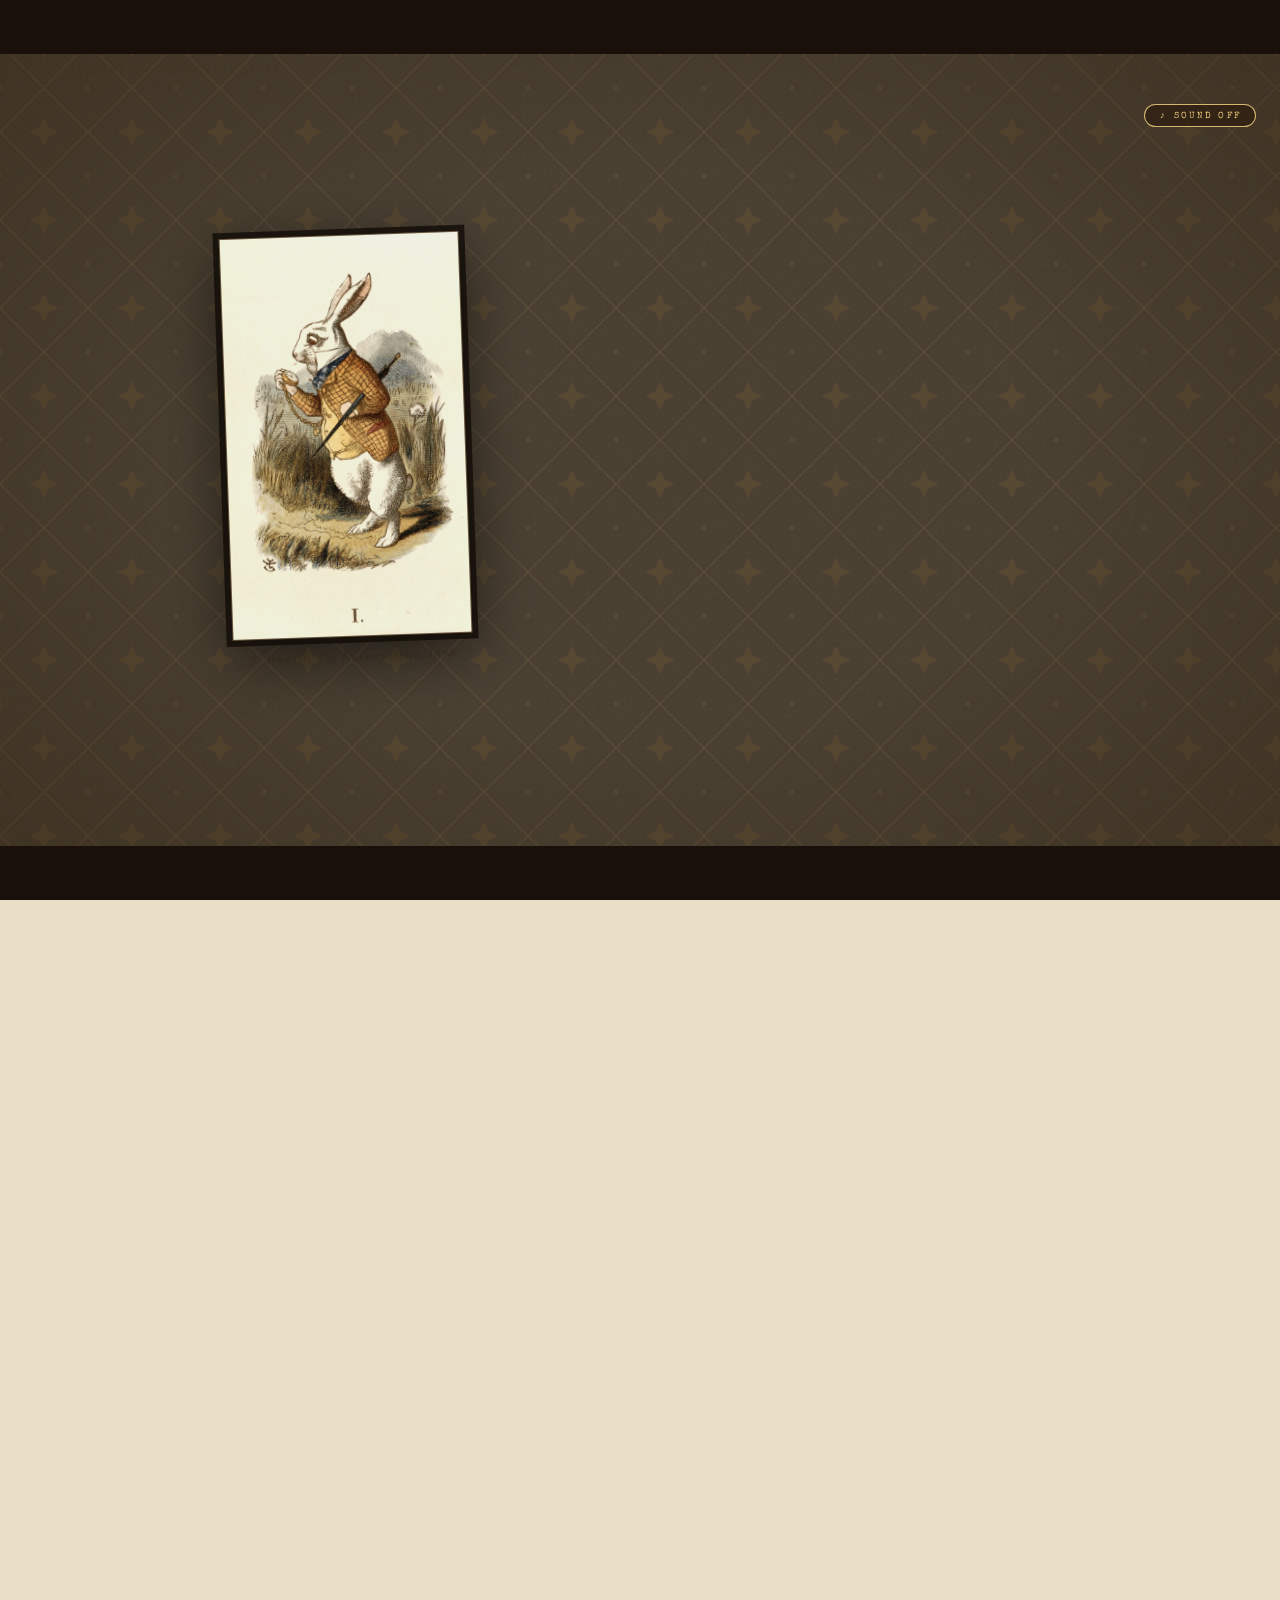
==== commit 3cad5f39: "Simplify page titles" ====
--- a/index.html
+++ b/index.html
@@ -4,7 +4,7 @@
     <meta charset="UTF-8" />
     <meta name="viewport" content="width=device-width, initial-scale=1.0" />
 
-    <title>alice, interrupted — fall down the rabbit hole</title>
+    <title>alice, interrupted</title>
     <meta name="description" content="An interactive scroll-driven fall down Lewis Carroll's rabbit hole, built in Three.js — and the strange neuroscience of why a one-second fall can feel like it lasted forever." />
     <meta name="author" content="drunkcaterpillar" />
     <meta name="keywords" content="Alice in Wonderland, rabbit hole, interactive, scrollytelling, Three.js, WebGL, time perception, creative coding, Lewis Carroll" />
